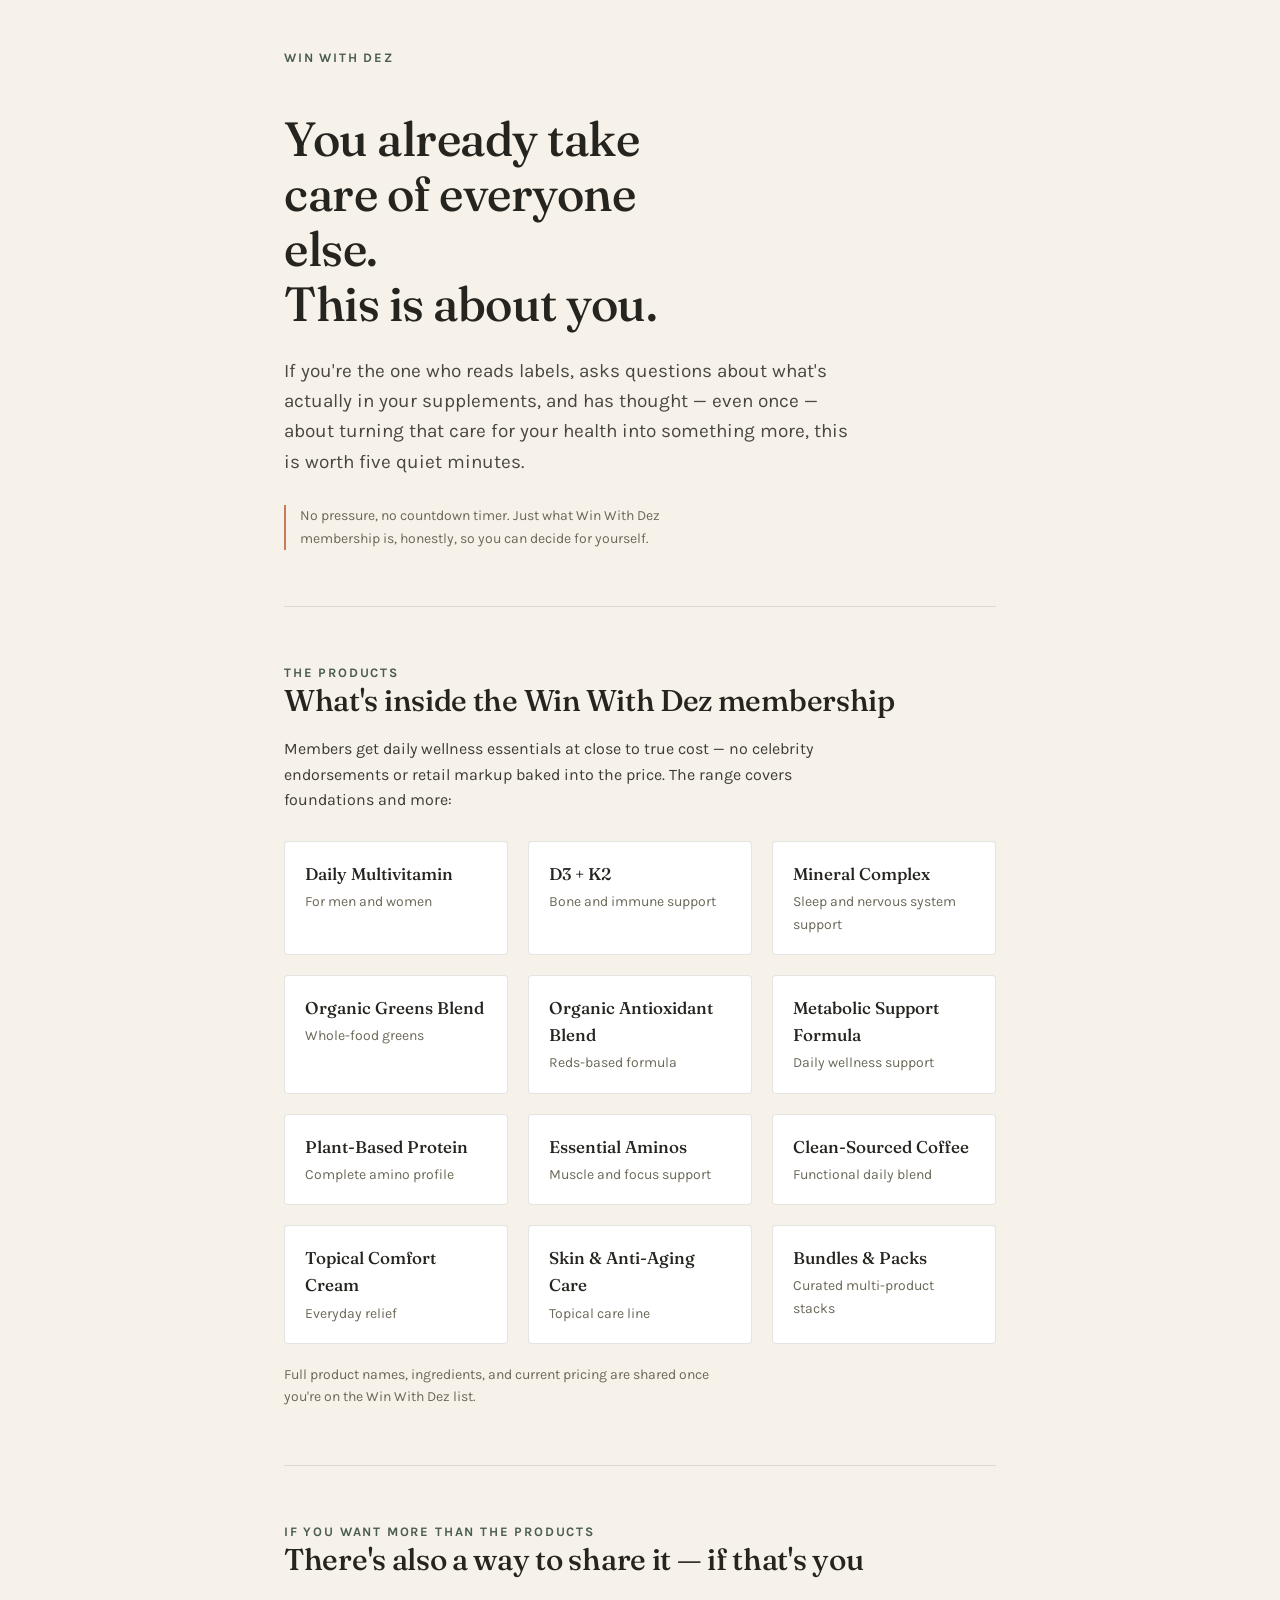
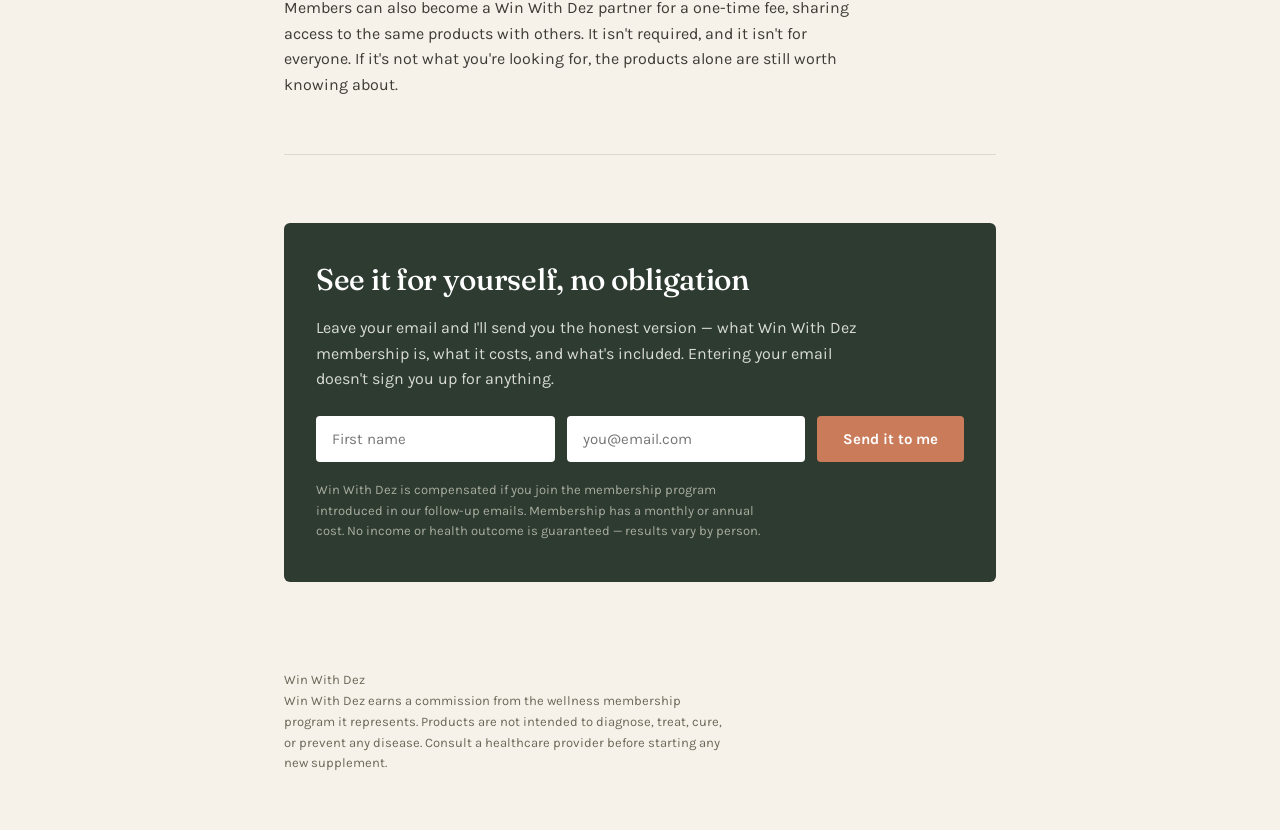
==== index.html @ b258f476 "Step 1: set up project repository Add the initial Win With Dez funnel project files under version co" ====
<!DOCTYPE html>
<html lang="en">
<head>
<meta charset="UTF-8">
<meta name="viewport" content="width=device-width, initial-scale=1.0">
<title>Win With Dez — Take Care of Yourself, On Your Terms</title>
<style>
  @import url('https://fonts.googleapis.com/css2?family=Fraunces:ital,opsz,wght@0,9..144,400;0,9..144,500;0,9..144,600;1,9..144,400&family=Karla:wght@400;500;700&display=swap');

  :root{
    --sage: #4A5D4E;
    --sage-deep: #2E3B31;
    --linen: #F6F2EA;
    --clay: #C97B5A;
    --ink: #26241F;
    --line: rgba(38,36,31,0.12);
  }
  *{box-sizing:border-box; margin:0; padding:0;}
  body{
    background: var(--linen);
    color: var(--ink);
    font-family: 'Karla', sans-serif;
    line-height: 1.6;
  }
  h1,h2,h3{
    font-family: 'Fraunces', serif;
    font-weight: 500;
    line-height: 1.15;
    letter-spacing: -0.01em;
  }
  a{color: inherit;}
  .wrap{max-width: 760px; margin: 0 auto; padding: 0 24px;}

  header{padding: 48px 0 0;}
  .eyebrow{
    font-size: 13px;
    letter-spacing: 0.14em;
    text-transform: uppercase;
    color: var(--sage);
    font-weight: 700;
  }

  .hero{padding: 24px 0 56px; border-bottom: 1px solid var(--line);}
  .hero h1{font-size: clamp(32px, 5vw, 48px); margin: 18px 0 24px; max-width: 14ch;}
  .hero p.lede{font-size: 19px; max-width: 52ch; color: #4a473f;}

  .quiet-note{
    margin-top: 28px;
    font-size: 14px;
    color: #6b6858;
    border-left: 2px solid var(--clay);
    padding-left: 14px;
    max-width: 48ch;
  }

  section{padding: 56px 0; border-bottom: 1px solid var(--line);}
  section:last-of-type{border-bottom: none;}
  section h2{font-size: clamp(24px, 3.5vw, 30px); margin-bottom: 18px;}
  section p{max-width: 58ch; color:#3d3b34;}

  .products{
    display: grid;
    grid-template-columns: repeat(auto-fit, minmax(180px, 1fr));
    gap: 20px;
    margin-top: 28px;
  }
  .product{
    background: #fff;
    border: 1px solid var(--line);
    border-radius: 4px;
    padding: 18px 20px;
  }
  .product .name{font-family:'Fraunces', serif; font-weight:500; font-size:17px;}
  .product .desc{font-size: 14px; color:#6b6858; margin-top: 4px;}

  .form-card{
    background: var(--sage-deep);
    color: var(--linen);
    border-radius: 6px;
    padding: 40px 32px;
    margin-top: 12px;
  }
  .form-card h2{color:#fff;}
  .form-card p{color: #d8dcd3; max-width: 56ch;}
  form{margin-top: 24px; display:flex; gap: 12px; flex-wrap: wrap;}
  input[type=email], input[type=text]{
    flex: 1 1 220px;
    padding: 14px 16px;
    border-radius: 4px;
    border: none;
    font-family: 'Karla', sans-serif;
    font-size: 15px;
  }
  button{
    background: var(--clay);
    color: #fff;
    border: none;
    padding: 14px 26px;
    border-radius: 4px;
    font-family: 'Karla', sans-serif;
    font-weight: 700;
    font-size: 15px;
    cursor: pointer;
  }
  button:hover{background:#b56847;}

  .disclosure{
    font-size: 13px;
    color: #a9ac9f;
    margin-top: 18px;
    max-width: 56ch;
  }

  footer{padding: 32px 0 56px; font-size: 13px; color:#6b6858;}
  footer .disclosure{color:#6b6858; margin-top:0;}
</style>
</head>
<body>
  <div class="wrap">
    <header>
      <div class="eyebrow">Win With Dez</div>
    </header>

    <section class="hero">
      <h1>You already take care of everyone else.<br>This is about you.</h1>
      <p class="lede">If you're the one who reads labels, asks questions about what's actually in your supplements, and has thought — even once — about turning that care for your health into something more, this is worth five quiet minutes.</p>
      <div class="quiet-note">No pressure, no countdown timer. Just what Win With Dez membership is, honestly, so you can decide for yourself.</div>
    </section>

    <section>
      <div class="eyebrow">The products</div>
      <h2>What's inside the Win With Dez membership</h2>
      <p>Members get daily wellness essentials at close to true cost — no celebrity endorsements or retail markup baked into the price. The range covers foundations and more:</p>
      <div class="products">
        <div class="product"><div class="name">Daily Multivitamin</div><div class="desc">For men and women</div></div>
        <div class="product"><div class="name">D3 + K2</div><div class="desc">Bone and immune support</div></div>
        <div class="product"><div class="name">Mineral Complex</div><div class="desc">Sleep and nervous system support</div></div>
        <div class="product"><div class="name">Organic Greens Blend</div><div class="desc">Whole-food greens</div></div>
        <div class="product"><div class="name">Organic Antioxidant Blend</div><div class="desc">Reds-based formula</div></div>
        <div class="product"><div class="name">Metabolic Support Formula</div><div class="desc">Daily wellness support</div></div>
        <div class="product"><div class="name">Plant-Based Protein</div><div class="desc">Complete amino profile</div></div>
        <div class="product"><div class="name">Essential Aminos</div><div class="desc">Muscle and focus support</div></div>
        <div class="product"><div class="name">Clean-Sourced Coffee</div><div class="desc">Functional daily blend</div></div>
        <div class="product"><div class="name">Topical Comfort Cream</div><div class="desc">Everyday relief</div></div>
        <div class="product"><div class="name">Skin & Anti-Aging Care</div><div class="desc">Topical care line</div></div>
        <div class="product"><div class="name">Bundles & Packs</div><div class="desc">Curated multi-product stacks</div></div>
      </div>
      <p style="margin-top:20px; font-size:14px; color:#6b6858;">Full product names, ingredients, and current pricing are shared once you're on the Win With Dez list.</p>
    </section>

    <section>
      <div class="eyebrow">If you want more than the products</div>
      <h2>There's also a way to share it — if that's you</h2>
      <p>Members can also become a Win With Dez partner for a one-time fee, sharing access to the same products with others. It isn't required, and it isn't for everyone. If it's not what you're looking for, the products alone are still worth knowing about.</p>
    </section>

    <section>
      <div class="form-card">
        <h2>See it for yourself, no obligation</h2>
        <p>Leave your email and I'll send you the honest version — what Win With Dez membership is, what it costs, and what's included. Entering your email doesn't sign you up for anything.</p>
        <form id="opt-in-form">
          <input type="text" name="first_name" placeholder="First name" required>
          <input type="email" name="email" placeholder="you@email.com" required>
          <button type="submit">Send it to me</button>
        </form>
        <div class="disclosure">Win With Dez is compensated if you join the membership program introduced in our follow-up emails. Membership has a monthly or annual cost. No income or health outcome is guaranteed — results vary by person.</div>
      </div>
    </section>

    <footer>
      <div>Win With Dez</div>
      <div class="disclosure">Win With Dez earns a commission from the wellness membership program it represents. Products are not intended to diagnose, treat, cure, or prevent any disease. Consult a healthcare provider before starting any new supplement.</div>
    </footer>
  </div>

  <script>
    // STEP 4 WILL WIRE THIS TO KIT'S API.
    // For now this just prevents a real page reload during testing.
    document.getElementById('opt-in-form').addEventListener('submit', function(e){
      e.preventDefault();
      alert('Form captured (test mode). Once Kit is connected in Step 4, this will add the subscriber to your nurture sequence automatically.');
    });
  </script>
</body>
</html>
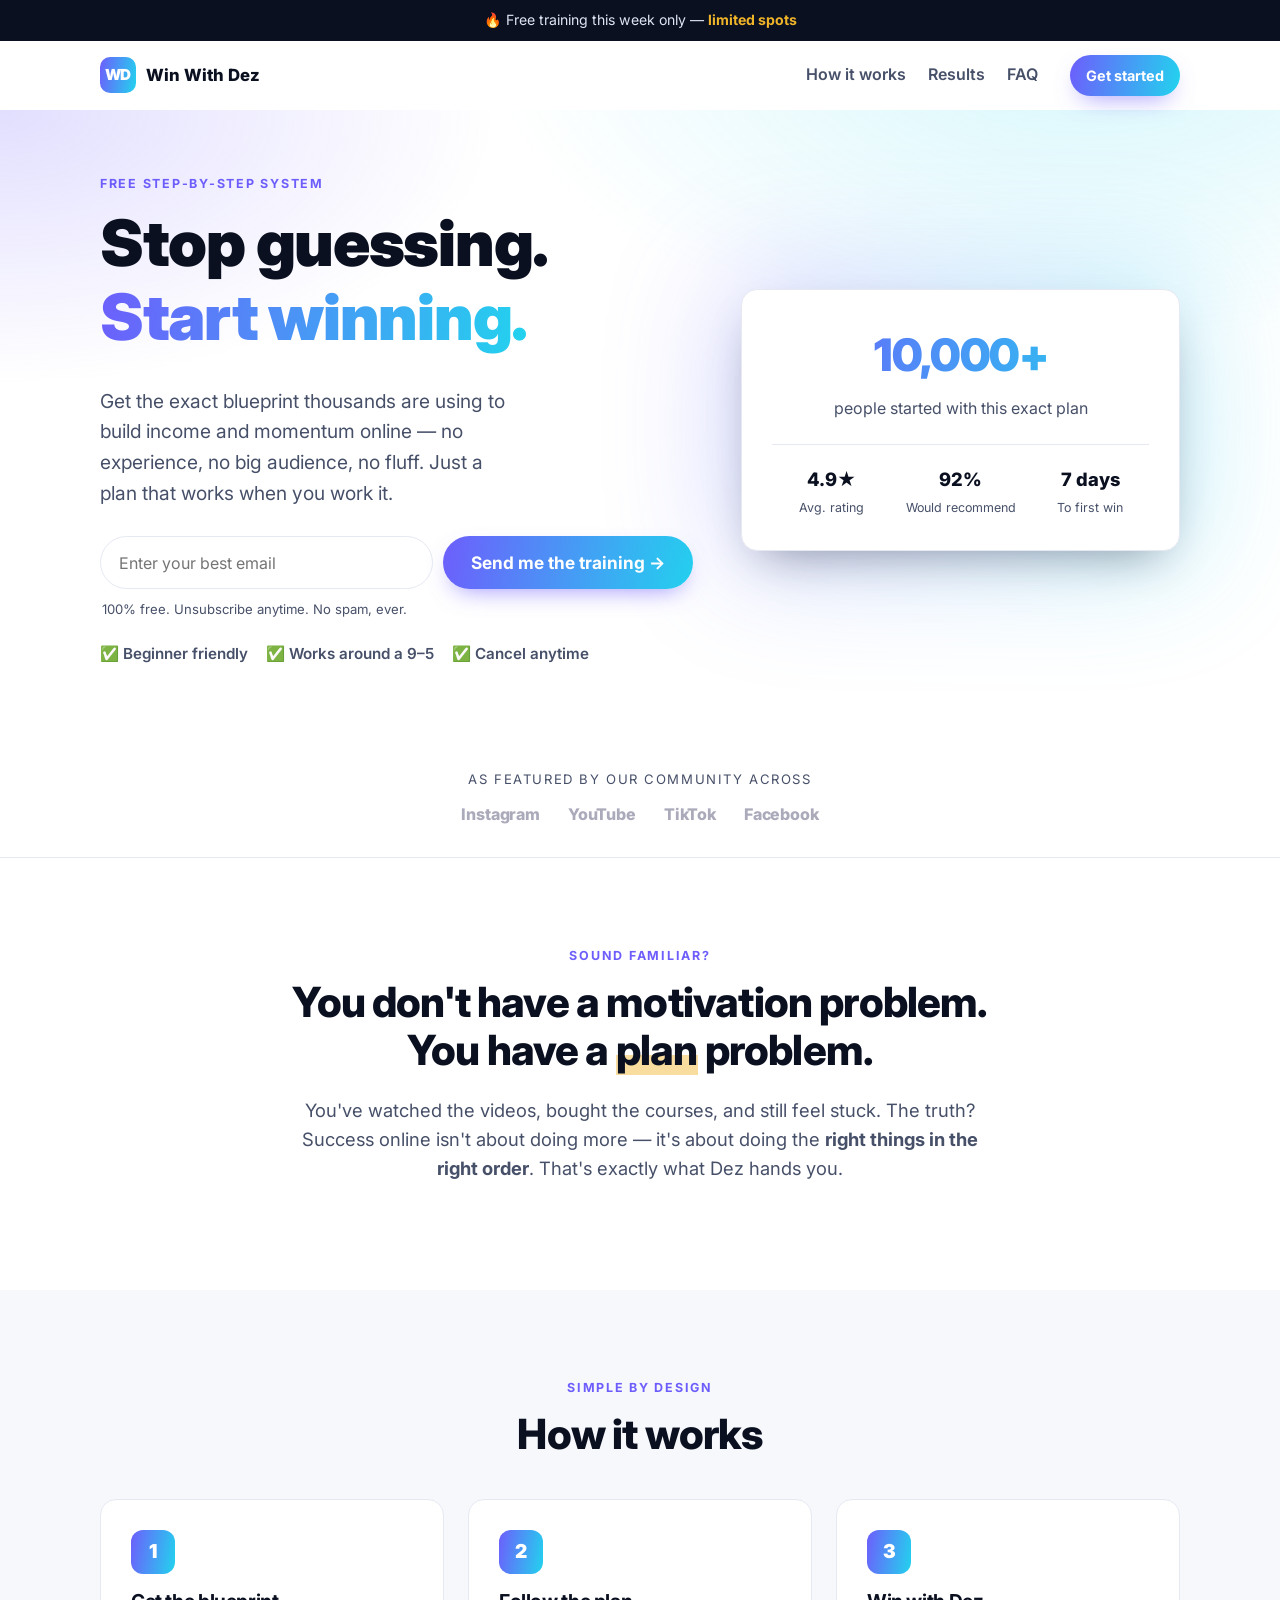
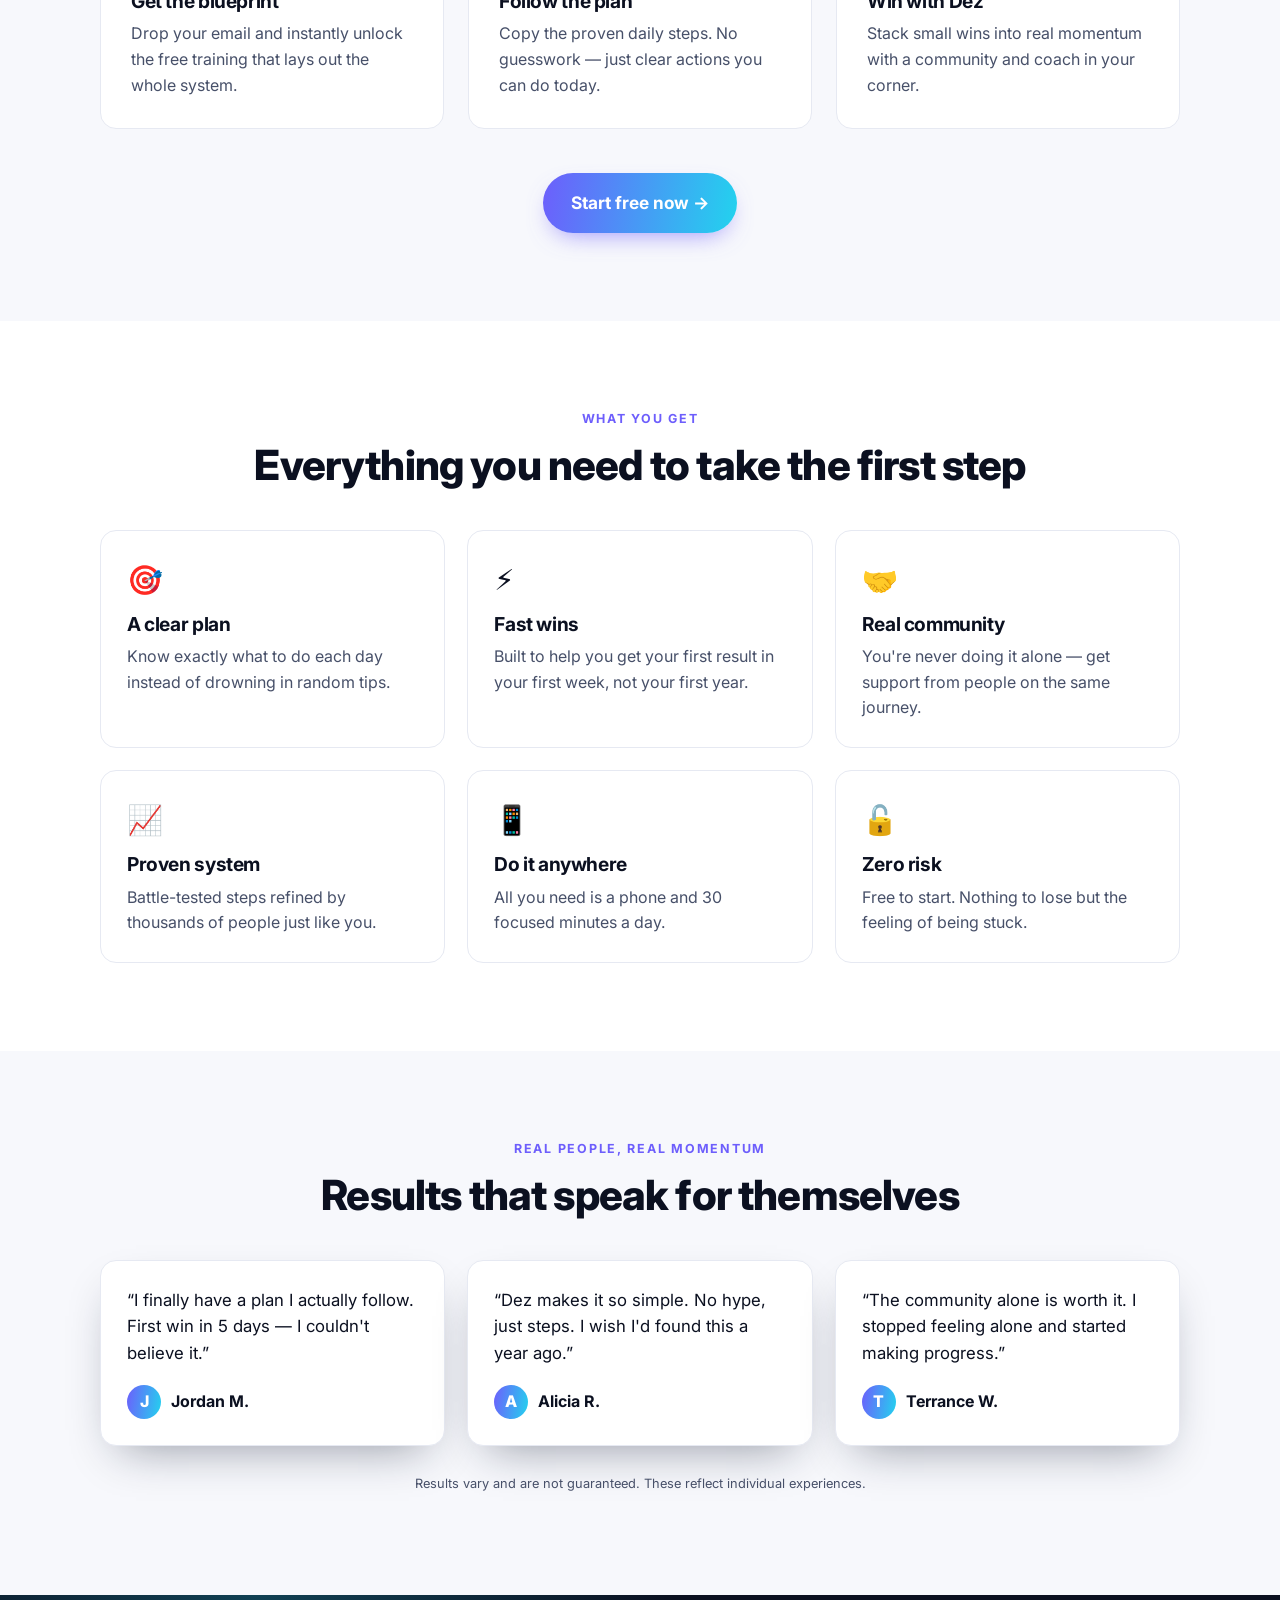
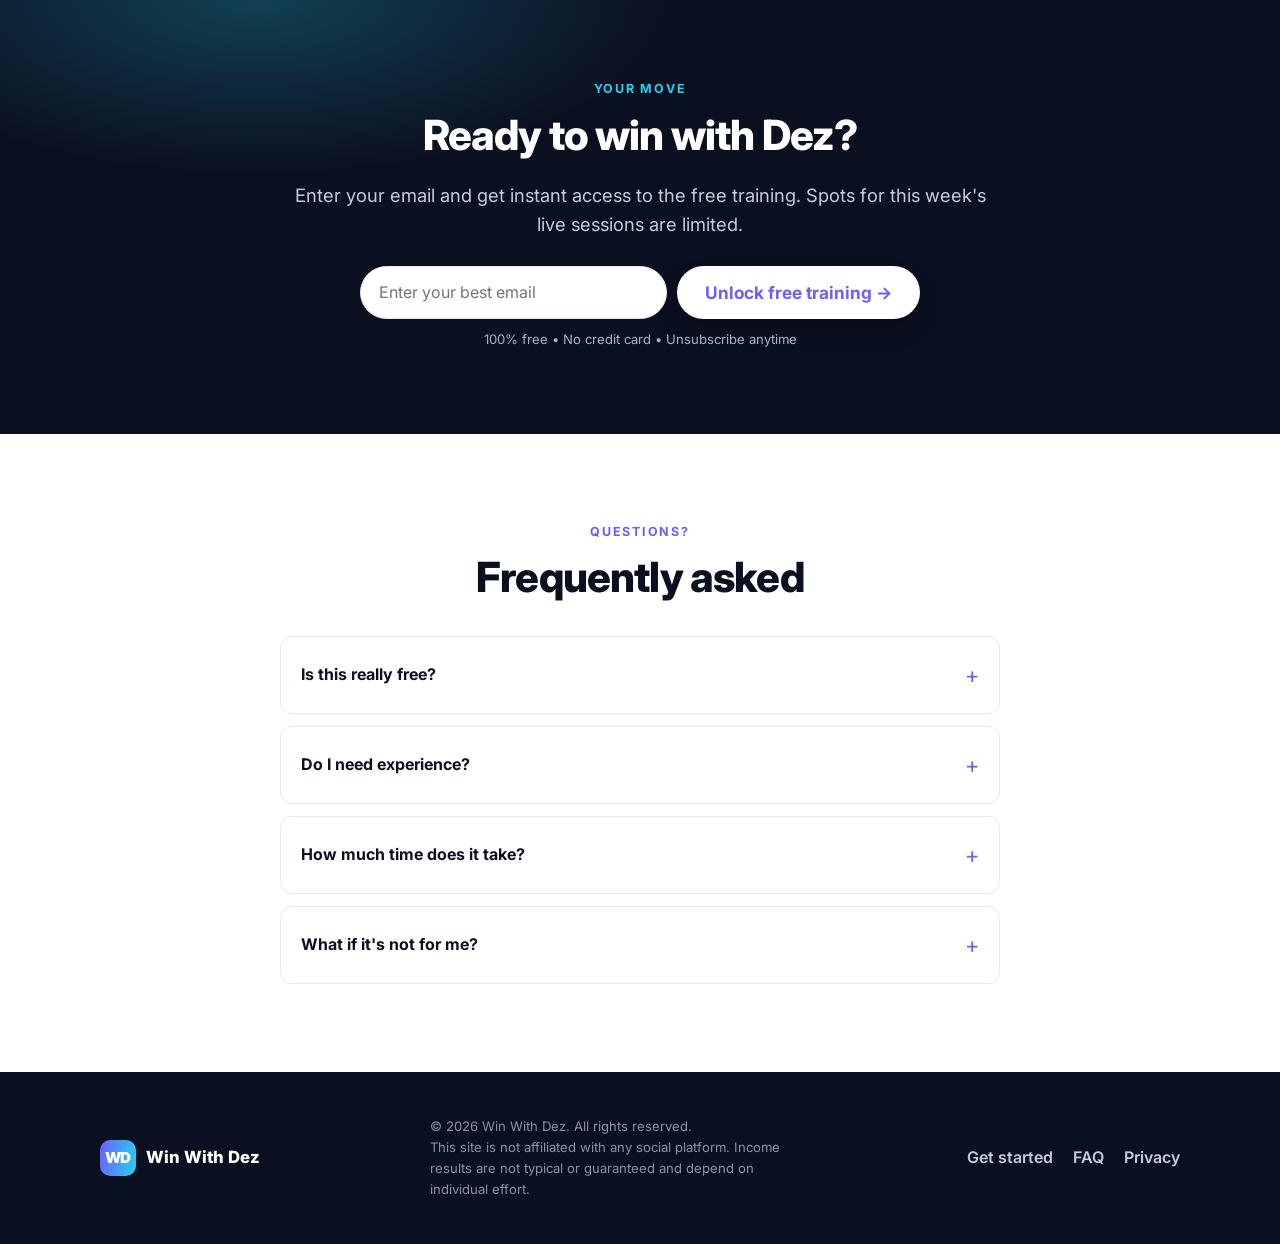
==== commit 722e5cc4: "Build Win With Dez landing-page funnel Add a self-contained, no-build static funnel: - index.html: h" ====
--- a/index.html
+++ b/index.html
@@ -1,185 +1,248 @@
 <!DOCTYPE html>
 <html lang="en">
 <head>
-<meta charset="UTF-8">
-<meta name="viewport" content="width=device-width, initial-scale=1.0">
-<title>Win With Dez — Take Care of Yourself, On Your Terms</title>
-<style>
-  @import url('https://fonts.googleapis.com/css2?family=Fraunces:ital,opsz,wght@0,9..144,400;0,9..144,500;0,9..144,600;1,9..144,400&family=Karla:wght@400;500;700&display=swap');
-
-  :root{
-    --sage: #4A5D4E;
-    --sage-deep: #2E3B31;
-    --linen: #F6F2EA;
-    --clay: #C97B5A;
-    --ink: #26241F;
-    --line: rgba(38,36,31,0.12);
-  }
-  *{box-sizing:border-box; margin:0; padding:0;}
-  body{
-    background: var(--linen);
-    color: var(--ink);
-    font-family: 'Karla', sans-serif;
-    line-height: 1.6;
-  }
-  h1,h2,h3{
-    font-family: 'Fraunces', serif;
-    font-weight: 500;
-    line-height: 1.15;
-    letter-spacing: -0.01em;
-  }
-  a{color: inherit;}
-  .wrap{max-width: 760px; margin: 0 auto; padding: 0 24px;}
-
-  header{padding: 48px 0 0;}
-  .eyebrow{
-    font-size: 13px;
-    letter-spacing: 0.14em;
-    text-transform: uppercase;
-    color: var(--sage);
-    font-weight: 700;
-  }
-
-  .hero{padding: 24px 0 56px; border-bottom: 1px solid var(--line);}
-  .hero h1{font-size: clamp(32px, 5vw, 48px); margin: 18px 0 24px; max-width: 14ch;}
-  .hero p.lede{font-size: 19px; max-width: 52ch; color: #4a473f;}
-
-  .quiet-note{
-    margin-top: 28px;
-    font-size: 14px;
-    color: #6b6858;
-    border-left: 2px solid var(--clay);
-    padding-left: 14px;
-    max-width: 48ch;
-  }
-
-  section{padding: 56px 0; border-bottom: 1px solid var(--line);}
-  section:last-of-type{border-bottom: none;}
-  section h2{font-size: clamp(24px, 3.5vw, 30px); margin-bottom: 18px;}
-  section p{max-width: 58ch; color:#3d3b34;}
-
-  .products{
-    display: grid;
-    grid-template-columns: repeat(auto-fit, minmax(180px, 1fr));
-    gap: 20px;
-    margin-top: 28px;
-  }
-  .product{
-    background: #fff;
-    border: 1px solid var(--line);
-    border-radius: 4px;
-    padding: 18px 20px;
-  }
-  .product .name{font-family:'Fraunces', serif; font-weight:500; font-size:17px;}
-  .product .desc{font-size: 14px; color:#6b6858; margin-top: 4px;}
-
-  .form-card{
-    background: var(--sage-deep);
-    color: var(--linen);
-    border-radius: 6px;
-    padding: 40px 32px;
-    margin-top: 12px;
-  }
-  .form-card h2{color:#fff;}
-  .form-card p{color: #d8dcd3; max-width: 56ch;}
-  form{margin-top: 24px; display:flex; gap: 12px; flex-wrap: wrap;}
-  input[type=email], input[type=text]{
-    flex: 1 1 220px;
-    padding: 14px 16px;
-    border-radius: 4px;
-    border: none;
-    font-family: 'Karla', sans-serif;
-    font-size: 15px;
-  }
-  button{
-    background: var(--clay);
-    color: #fff;
-    border: none;
-    padding: 14px 26px;
-    border-radius: 4px;
-    font-family: 'Karla', sans-serif;
-    font-weight: 700;
-    font-size: 15px;
-    cursor: pointer;
-  }
-  button:hover{background:#b56847;}
-
-  .disclosure{
-    font-size: 13px;
-    color: #a9ac9f;
-    margin-top: 18px;
-    max-width: 56ch;
-  }
-
-  footer{padding: 32px 0 56px; font-size: 13px; color:#6b6858;}
-  footer .disclosure{color:#6b6858; margin-top:0;}
-</style>
+  <meta charset="UTF-8" />
+  <meta name="viewport" content="width=device-width, initial-scale=1.0" />
+  <title>Win With Dez — Your Blueprint to Real Results</title>
+  <meta name="description" content="Join Win With Dez and get the proven, step-by-step system to build income and momentum online. Start free today." />
+
+  <!-- Open Graph / social preview -->
+  <meta property="og:title" content="Win With Dez — Your Blueprint to Real Results" />
+  <meta property="og:description" content="The proven, step-by-step system to build income and momentum online. Start free today." />
+  <meta property="og:type" content="website" />
+
+  <link rel="preconnect" href="https://fonts.googleapis.com" />
+  <link rel="preconnect" href="https://fonts.gstatic.com" crossorigin />
+  <link href="https://fonts.googleapis.com/css2?family=Inter:wght@400;500;600;700;800;900&display=swap" rel="stylesheet" />
+  <link rel="stylesheet" href="styles.css" />
 </head>
 <body>
-  <div class="wrap">
-    <header>
-      <div class="eyebrow">Win With Dez</div>
-    </header>
-
-    <section class="hero">
-      <h1>You already take care of everyone else.<br>This is about you.</h1>
-      <p class="lede">If you're the one who reads labels, asks questions about what's actually in your supplements, and has thought — even once — about turning that care for your health into something more, this is worth five quiet minutes.</p>
-      <div class="quiet-note">No pressure, no countdown timer. Just what Win With Dez membership is, honestly, so you can decide for yourself.</div>
-    </section>
-
-    <section>
-      <div class="eyebrow">The products</div>
-      <h2>What's inside the Win With Dez membership</h2>
-      <p>Members get daily wellness essentials at close to true cost — no celebrity endorsements or retail markup baked into the price. The range covers foundations and more:</p>
-      <div class="products">
-        <div class="product"><div class="name">Daily Multivitamin</div><div class="desc">For men and women</div></div>
-        <div class="product"><div class="name">D3 + K2</div><div class="desc">Bone and immune support</div></div>
-        <div class="product"><div class="name">Mineral Complex</div><div class="desc">Sleep and nervous system support</div></div>
-        <div class="product"><div class="name">Organic Greens Blend</div><div class="desc">Whole-food greens</div></div>
-        <div class="product"><div class="name">Organic Antioxidant Blend</div><div class="desc">Reds-based formula</div></div>
-        <div class="product"><div class="name">Metabolic Support Formula</div><div class="desc">Daily wellness support</div></div>
-        <div class="product"><div class="name">Plant-Based Protein</div><div class="desc">Complete amino profile</div></div>
-        <div class="product"><div class="name">Essential Aminos</div><div class="desc">Muscle and focus support</div></div>
-        <div class="product"><div class="name">Clean-Sourced Coffee</div><div class="desc">Functional daily blend</div></div>
-        <div class="product"><div class="name">Topical Comfort Cream</div><div class="desc">Everyday relief</div></div>
-        <div class="product"><div class="name">Skin & Anti-Aging Care</div><div class="desc">Topical care line</div></div>
-        <div class="product"><div class="name">Bundles & Packs</div><div class="desc">Curated multi-product stacks</div></div>
-      </div>
-      <p style="margin-top:20px; font-size:14px; color:#6b6858;">Full product names, ingredients, and current pricing are shared once you're on the Win With Dez list.</p>
-    </section>
-
-    <section>
-      <div class="eyebrow">If you want more than the products</div>
-      <h2>There's also a way to share it — if that's you</h2>
-      <p>Members can also become a Win With Dez partner for a one-time fee, sharing access to the same products with others. It isn't required, and it isn't for everyone. If it's not what you're looking for, the products alone are still worth knowing about.</p>
-    </section>
-
-    <section>
-      <div class="form-card">
-        <h2>See it for yourself, no obligation</h2>
-        <p>Leave your email and I'll send you the honest version — what Win With Dez membership is, what it costs, and what's included. Entering your email doesn't sign you up for anything.</p>
-        <form id="opt-in-form">
-          <input type="text" name="first_name" placeholder="First name" required>
-          <input type="email" name="email" placeholder="you@email.com" required>
-          <button type="submit">Send it to me</button>
+  <!-- ============ Announcement bar ============ -->
+  <div class="topbar">
+    <span>🔥 Free training this week only — <strong>limited spots</strong></span>
+  </div>
+
+  <!-- ============ Header ============ -->
+  <header class="site-header">
+    <a href="#" class="brand">
+      <span class="brand-mark">WD</span>
+      <span class="brand-name">Win&nbsp;With&nbsp;Dez</span>
+    </a>
+    <nav class="nav">
+      <a href="#how">How it works</a>
+      <a href="#results">Results</a>
+      <a href="#faq">FAQ</a>
+    </nav>
+    <a href="#optin" class="btn btn-sm">Get started</a>
+  </header>
+
+  <!-- ============ Hero ============ -->
+  <section class="hero">
+    <div class="hero-inner">
+      <div class="hero-copy">
+        <p class="eyebrow">Free step-by-step system</p>
+        <h1>Stop guessing.<br /><span class="grad">Start winning.</span></h1>
+        <p class="lede">
+          Get the exact blueprint thousands are using to build income and
+          momentum online — no experience, no big audience, no fluff.
+          Just a plan that works when you work it.
+        </p>
+
+        <!-- Opt-in form (hero) -->
+        <form class="optin optin-hero" data-optin novalidate>
+          <div class="field-row">
+            <input type="email" name="email" placeholder="Enter your best email" autocomplete="email" required />
+            <button type="submit" class="btn btn-lg">Send me the training →</button>
+          </div>
+          <p class="form-note">100% free. Unsubscribe anytime. No spam, ever.</p>
+          <p class="form-error" data-error hidden>Please enter a valid email address.</p>
         </form>
-        <div class="disclosure">Win With Dez is compensated if you join the membership program introduced in our follow-up emails. Membership has a monthly or annual cost. No income or health outcome is guaranteed — results vary by person.</div>
-      </div>
-    </section>
-
-    <footer>
-      <div>Win With Dez</div>
-      <div class="disclosure">Win With Dez earns a commission from the wellness membership program it represents. Products are not intended to diagnose, treat, cure, or prevent any disease. Consult a healthcare provider before starting any new supplement.</div>
-    </footer>
-  </div>
-
-  <script>
-    // STEP 4 WILL WIRE THIS TO KIT'S API.
-    // For now this just prevents a real page reload during testing.
-    document.getElementById('opt-in-form').addEventListener('submit', function(e){
-      e.preventDefault();
-      alert('Form captured (test mode). Once Kit is connected in Step 4, this will add the subscriber to your nurture sequence automatically.');
-    });
-  </script>
+
+        <ul class="trust-row">
+          <li>✅ Beginner friendly</li>
+          <li>✅ Works around a 9–5</li>
+          <li>✅ Cancel anytime</li>
+        </ul>
+      </div>
+
+      <div class="hero-card">
+        <div class="card-glow"></div>
+        <div class="stat-card">
+          <p class="stat-num">10,000+</p>
+          <p class="stat-label">people started with this exact plan</p>
+          <div class="mini-stats">
+            <div><span>4.9★</span><small>Avg. rating</small></div>
+            <div><span>92%</span><small>Would recommend</small></div>
+            <div><span>7 days</span><small>To first win</small></div>
+          </div>
+        </div>
+      </div>
+    </div>
+  </section>
+
+  <!-- ============ Logos / social proof strip ============ -->
+  <section class="proof-strip">
+    <p>As featured by our community across</p>
+    <div class="logos">
+      <span>Instagram</span><span>YouTube</span><span>TikTok</span><span>Facebook</span>
+    </div>
+  </section>
+
+  <!-- ============ Pain / promise ============ -->
+  <section class="section">
+    <div class="container narrow center">
+      <p class="eyebrow">Sound familiar?</p>
+      <h2>You don't have a motivation problem. You have a <em>plan</em> problem.</h2>
+      <p class="body-lg">
+        You've watched the videos, bought the courses, and still feel stuck.
+        The truth? Success online isn't about doing more — it's about doing the
+        <strong>right things in the right order</strong>. That's exactly what Dez hands you.
+      </p>
+    </div>
+  </section>
+
+  <!-- ============ How it works ============ -->
+  <section class="section alt" id="how">
+    <div class="container">
+      <div class="center">
+        <p class="eyebrow">Simple by design</p>
+        <h2>How it works</h2>
+      </div>
+      <div class="steps">
+        <article class="step">
+          <div class="step-num">1</div>
+          <h3>Get the blueprint</h3>
+          <p>Drop your email and instantly unlock the free training that lays out the whole system.</p>
+        </article>
+        <article class="step">
+          <div class="step-num">2</div>
+          <h3>Follow the plan</h3>
+          <p>Copy the proven daily steps. No guesswork — just clear actions you can do today.</p>
+        </article>
+        <article class="step">
+          <div class="step-num">3</div>
+          <h3>Win with Dez</h3>
+          <p>Stack small wins into real momentum with a community and coach in your corner.</p>
+        </article>
+      </div>
+      <div class="center">
+        <a href="#optin" class="btn btn-lg">Start free now →</a>
+      </div>
+    </div>
+  </section>
+
+  <!-- ============ Benefits ============ -->
+  <section class="section" id="benefits">
+    <div class="container">
+      <div class="center">
+        <p class="eyebrow">What you get</p>
+        <h2>Everything you need to take the first step</h2>
+      </div>
+      <div class="benefits">
+        <div class="benefit"><span class="ico">🎯</span><h3>A clear plan</h3><p>Know exactly what to do each day instead of drowning in random tips.</p></div>
+        <div class="benefit"><span class="ico">⚡</span><h3>Fast wins</h3><p>Built to help you get your first result in your first week, not your first year.</p></div>
+        <div class="benefit"><span class="ico">🤝</span><h3>Real community</h3><p>You're never doing it alone — get support from people on the same journey.</p></div>
+        <div class="benefit"><span class="ico">📈</span><h3>Proven system</h3><p>Battle-tested steps refined by thousands of people just like you.</p></div>
+        <div class="benefit"><span class="ico">📱</span><h3>Do it anywhere</h3><p>All you need is a phone and 30 focused minutes a day.</p></div>
+        <div class="benefit"><span class="ico">🔓</span><h3>Zero risk</h3><p>Free to start. Nothing to lose but the feeling of being stuck.</p></div>
+      </div>
+    </div>
+  </section>
+
+  <!-- ============ Results / testimonials ============ -->
+  <section class="section alt" id="results">
+    <div class="container">
+      <div class="center">
+        <p class="eyebrow">Real people, real momentum</p>
+        <h2>Results that speak for themselves</h2>
+      </div>
+      <div class="testimonials">
+        <figure class="quote">
+          <p>“I finally have a plan I actually follow. First win in 5 days — I couldn't believe it.”</p>
+          <figcaption><span class="avatar">J</span> Jordan M.</figcaption>
+        </figure>
+        <figure class="quote">
+          <p>“Dez makes it so simple. No hype, just steps. I wish I'd found this a year ago.”</p>
+          <figcaption><span class="avatar">A</span> Alicia R.</figcaption>
+        </figure>
+        <figure class="quote">
+          <p>“The community alone is worth it. I stopped feeling alone and started making progress.”</p>
+          <figcaption><span class="avatar">T</span> Terrance W.</figcaption>
+        </figure>
+      </div>
+      <p class="disclaimer">Results vary and are not guaranteed. These reflect individual experiences.</p>
+    </div>
+  </section>
+
+  <!-- ============ Main opt-in / CTA ============ -->
+  <section class="cta-band" id="optin">
+    <div class="container narrow center">
+      <p class="eyebrow light">Your move</p>
+      <h2 class="on-dark">Ready to win with Dez?</h2>
+      <p class="body-lg on-dark">
+        Enter your email and get instant access to the free training. Spots for
+        this week's live sessions are limited.
+      </p>
+
+      <form class="optin optin-band" data-optin novalidate>
+        <div class="field-row">
+          <input type="email" name="email" placeholder="Enter your best email" autocomplete="email" required />
+          <button type="submit" class="btn btn-lg btn-light">Unlock free training →</button>
+        </div>
+        <p class="form-note on-dark">100% free • No credit card • Unsubscribe anytime</p>
+        <p class="form-error" data-error hidden>Please enter a valid email address.</p>
+      </form>
+    </div>
+  </section>
+
+  <!-- ============ FAQ ============ -->
+  <section class="section" id="faq">
+    <div class="container narrow">
+      <div class="center">
+        <p class="eyebrow">Questions?</p>
+        <h2>Frequently asked</h2>
+      </div>
+      <div class="faq">
+        <details>
+          <summary>Is this really free?</summary>
+          <p>Yes. The training and blueprint cost nothing. There are optional next steps if you want to go deeper, but you'll get real value before spending a dime.</p>
+        </details>
+        <details>
+          <summary>Do I need experience?</summary>
+          <p>No. This is built for complete beginners. If you can follow simple steps, you can do this.</p>
+        </details>
+        <details>
+          <summary>How much time does it take?</summary>
+          <p>Most people start with about 30 focused minutes a day. You can go faster or slower — the plan flexes to your life.</p>
+        </details>
+        <details>
+          <summary>What if it's not for me?</summary>
+          <p>No pressure and no risk. You can unsubscribe with one click at any time.</p>
+        </details>
+      </div>
+    </div>
+  </section>
+
+  <!-- ============ Footer ============ -->
+  <footer class="site-footer">
+    <div class="container footer-inner">
+      <div class="brand footer-brand">
+        <span class="brand-mark">WD</span>
+        <span class="brand-name">Win With Dez</span>
+      </div>
+      <p class="footer-legal">
+        © <span data-year>2026</span> Win With Dez. All rights reserved.<br />
+        This site is not affiliated with any social platform. Income results are
+        not typical or guaranteed and depend on individual effort.
+      </p>
+      <nav class="footer-nav">
+        <a href="#optin">Get started</a>
+        <a href="#faq">FAQ</a>
+        <a href="privacy.html">Privacy</a>
+      </nav>
+    </div>
+  </footer>
+
+  <script src="script.js"></script>
 </body>
 </html>
--- a/styles.css
+++ b/styles.css
@@ -0,0 +1,210 @@
+/* ===================================================================
+   Win With Dez — Funnel styles
+   Brand colors are defined as CSS variables below — edit once here.
+   =================================================================== */
+:root {
+  --bg: #0b1020;
+  --bg-alt: #10182f;
+  --surface: #ffffff;
+  --ink: #0b1020;
+  --ink-soft: #475069;
+  --line: #e6e9f2;
+
+  --brand: #6d5efc;      /* primary */
+  --brand-2: #22d3ee;    /* accent  */
+  --brand-3: #f0b429;    /* highlight */
+  --success: #16a34a;
+  --danger: #dc2626;
+
+  --grad: linear-gradient(100deg, var(--brand) 0%, var(--brand-2) 100%);
+  --radius: 16px;
+  --shadow: 0 20px 45px -20px rgba(16, 24, 47, 0.45);
+  --max: 1120px;
+}
+
+/* ---------- Reset-ish ---------- */
+*, *::before, *::after { box-sizing: border-box; }
+html { scroll-behavior: smooth; }
+body {
+  margin: 0;
+  font-family: "Inter", system-ui, -apple-system, Segoe UI, Roboto, sans-serif;
+  color: var(--ink);
+  background: var(--surface);
+  line-height: 1.6;
+  -webkit-font-smoothing: antialiased;
+}
+img { max-width: 100%; display: block; }
+a { color: inherit; text-decoration: none; }
+
+/* ---------- Layout helpers ---------- */
+.container { width: 100%; max-width: var(--max); margin: 0 auto; padding: 0 20px; }
+.container.narrow { max-width: 760px; }
+.center { text-align: center; }
+.section { padding: 88px 0; }
+.section.alt { background: #f7f8fc; }
+
+h1, h2, h3 { line-height: 1.15; letter-spacing: -0.02em; margin: 0 0 .5em; }
+h1 { font-size: clamp(2.4rem, 6vw, 4rem); font-weight: 900; }
+h2 { font-size: clamp(1.7rem, 3.6vw, 2.6rem); font-weight: 800; }
+h3 { font-size: 1.2rem; font-weight: 700; }
+
+.eyebrow {
+  text-transform: uppercase; letter-spacing: .14em; font-size: .78rem;
+  font-weight: 700; color: var(--brand); margin: 0 0 .8rem;
+}
+.eyebrow.light { color: var(--brand-2); }
+.body-lg { font-size: 1.15rem; color: var(--ink-soft); }
+.grad { background: var(--grad); -webkit-background-clip: text; background-clip: text; color: transparent; }
+em { font-style: normal; background: linear-gradient(transparent 60%, rgba(240,180,41,.45) 0); }
+
+/* ---------- Buttons ---------- */
+.btn {
+  display: inline-block; border: none; cursor: pointer;
+  background: var(--grad); color: #fff; font-weight: 700; font-family: inherit;
+  padding: 14px 22px; border-radius: 999px; font-size: 1rem;
+  transition: transform .15s ease, box-shadow .15s ease, opacity .15s ease;
+  box-shadow: 0 10px 24px -10px rgba(109, 94, 252, .7);
+}
+.btn:hover { transform: translateY(-2px); box-shadow: 0 16px 30px -12px rgba(109,94,252,.8); }
+.btn:active { transform: translateY(0); }
+.btn-sm { padding: 9px 16px; font-size: .9rem; }
+.btn-lg { padding: 16px 28px; font-size: 1.08rem; }
+.btn-light { background: #fff; color: var(--brand); box-shadow: 0 12px 26px -12px rgba(0,0,0,.5); }
+.btn-light:hover { box-shadow: 0 18px 34px -14px rgba(0,0,0,.55); }
+
+/* ---------- Top bar ---------- */
+.topbar {
+  background: var(--bg); color: #dfe3f2; text-align: center;
+  font-size: .88rem; padding: 9px 16px;
+}
+.topbar strong { color: var(--brand-3); }
+
+/* ---------- Header ---------- */
+.site-header {
+  position: sticky; top: 0; z-index: 40;
+  display: flex; align-items: center; gap: 24px;
+  padding: 14px 20px; max-width: var(--max); margin: 0 auto;
+  backdrop-filter: saturate(180%) blur(8px);
+}
+.site-header { background: rgba(255,255,255,.85); }
+.brand { display: flex; align-items: center; gap: 10px; font-weight: 800; }
+.brand-mark {
+  display: grid; place-items: center; width: 36px; height: 36px; border-radius: 10px;
+  background: var(--grad); color: #fff; font-weight: 900; font-size: .95rem; letter-spacing: -.03em;
+}
+.brand-name { font-size: 1.05rem; }
+.nav { margin-left: auto; display: flex; gap: 22px; font-weight: 600; color: var(--ink-soft); }
+.nav a:hover { color: var(--ink); }
+.site-header .btn { margin-left: 8px; }
+
+/* ---------- Hero ---------- */
+.hero {
+  background:
+    radial-gradient(1000px 500px at 85% -10%, rgba(34,211,238,.18), transparent 60%),
+    radial-gradient(900px 500px at 0% 0%, rgba(109,94,252,.20), transparent 55%),
+    var(--surface);
+  padding: 64px 0 72px;
+}
+.hero-inner {
+  max-width: var(--max); margin: 0 auto; padding: 0 20px;
+  display: grid; grid-template-columns: 1.15fr .85fr; gap: 48px; align-items: center;
+}
+.hero-copy .lede { font-size: 1.2rem; color: var(--ink-soft); max-width: 34ch; margin: 0 0 28px; }
+.trust-row { list-style: none; display: flex; flex-wrap: wrap; gap: 18px; padding: 0; margin: 22px 0 0; color: var(--ink-soft); font-weight: 600; font-size: .95rem; }
+
+/* Hero card */
+.hero-card { position: relative; }
+.card-glow {
+  position: absolute; inset: -20px; background: var(--grad); filter: blur(60px);
+  opacity: .25; border-radius: 40px;
+}
+.stat-card {
+  position: relative; background: var(--surface); border: 1px solid var(--line);
+  border-radius: var(--radius); box-shadow: var(--shadow); padding: 30px; text-align: center;
+}
+.stat-num { font-size: 2.8rem; font-weight: 900; letter-spacing: -.03em; margin: 0; background: var(--grad); -webkit-background-clip: text; background-clip: text; color: transparent; }
+.stat-label { color: var(--ink-soft); margin: 4px 0 22px; }
+.mini-stats { display: grid; grid-template-columns: repeat(3,1fr); gap: 12px; border-top: 1px solid var(--line); padding-top: 20px; }
+.mini-stats span { display: block; font-weight: 800; font-size: 1.15rem; }
+.mini-stats small { color: var(--ink-soft); font-size: .78rem; }
+
+/* ---------- Opt-in forms ---------- */
+.optin { margin-top: 8px; }
+.field-row { display: flex; gap: 10px; }
+.optin input[type="email"] {
+  flex: 1; min-width: 0; padding: 15px 18px; font-size: 1rem; font-family: inherit;
+  border: 1.5px solid var(--line); border-radius: 999px; outline: none; background: #fff; color: var(--ink);
+  transition: border-color .15s ease, box-shadow .15s ease;
+}
+.optin input[type="email"]:focus { border-color: var(--brand); box-shadow: 0 0 0 4px rgba(109,94,252,.15); }
+.form-note { font-size: .82rem; color: var(--ink-soft); margin: 10px 2px 0; }
+.form-error { color: var(--danger); font-size: .85rem; font-weight: 600; margin: 8px 2px 0; }
+.optin.is-success .field-row { display: none; }
+
+/* ---------- Proof strip ---------- */
+.proof-strip { text-align: center; padding: 30px 20px; border-bottom: 1px solid var(--line); }
+.proof-strip p { color: var(--ink-soft); font-size: .82rem; text-transform: uppercase; letter-spacing: .12em; margin: 0 0 12px; }
+.logos { display: flex; justify-content: center; flex-wrap: wrap; gap: 28px; font-weight: 800; color: #aab; letter-spacing: -.01em; }
+
+/* ---------- Steps ---------- */
+.steps { display: grid; grid-template-columns: repeat(3,1fr); gap: 24px; margin: 40px 0 44px; }
+.step { background: var(--surface); border: 1px solid var(--line); border-radius: var(--radius); padding: 30px; }
+.section.alt .step { background: #fff; }
+.step-num { width: 44px; height: 44px; border-radius: 12px; background: var(--grad); color: #fff; font-weight: 900; display: grid; place-items: center; font-size: 1.2rem; margin-bottom: 16px; }
+.step p { color: var(--ink-soft); margin: 0; }
+
+/* ---------- Benefits ---------- */
+.benefits { display: grid; grid-template-columns: repeat(3,1fr); gap: 22px; margin-top: 40px; }
+.benefit { padding: 26px; border: 1px solid var(--line); border-radius: var(--radius); background: var(--surface); }
+.benefit .ico { font-size: 1.8rem; display: block; margin-bottom: 10px; }
+.benefit p { color: var(--ink-soft); margin: 0; }
+
+/* ---------- Testimonials ---------- */
+.testimonials { display: grid; grid-template-columns: repeat(3,1fr); gap: 22px; margin-top: 40px; }
+.quote { margin: 0; background: #fff; border: 1px solid var(--line); border-radius: var(--radius); padding: 26px; box-shadow: var(--shadow); }
+.quote p { font-size: 1.05rem; margin: 0 0 18px; }
+.quote figcaption { display: flex; align-items: center; gap: 10px; font-weight: 700; }
+.avatar { display: grid; place-items: center; width: 34px; height: 34px; border-radius: 50%; background: var(--grad); color: #fff; font-weight: 800; }
+.disclaimer { text-align: center; color: var(--ink-soft); font-size: .8rem; margin-top: 28px; }
+
+/* ---------- CTA band ---------- */
+.cta-band {
+  background:
+    radial-gradient(700px 300px at 20% 0%, rgba(34,211,238,.25), transparent 60%),
+    var(--bg);
+  color: #fff; padding: 84px 0;
+}
+.on-dark { color: #fff; }
+.cta-band .body-lg.on-dark { color: #c7cbe0; }
+.cta-band .optin { max-width: 560px; margin: 26px auto 0; }
+.form-note.on-dark { color: #aab0cc; }
+
+/* ---------- FAQ ---------- */
+.faq { margin-top: 34px; display: grid; gap: 12px; }
+.faq details { border: 1px solid var(--line); border-radius: 12px; padding: 4px 20px; background: var(--surface); }
+.faq summary { cursor: pointer; font-weight: 700; padding: 16px 0; list-style: none; display: flex; justify-content: space-between; align-items: center; }
+.faq summary::-webkit-details-marker { display: none; }
+.faq summary::after { content: "+"; font-size: 1.4rem; color: var(--brand); font-weight: 400; }
+.faq details[open] summary::after { content: "–"; }
+.faq p { margin: 0 0 16px; color: var(--ink-soft); }
+
+/* ---------- Footer ---------- */
+.site-footer { background: var(--bg); color: #c7cbe0; padding: 44px 0; }
+.footer-inner { display: flex; flex-wrap: wrap; gap: 24px; align-items: center; justify-content: space-between; }
+.footer-brand .brand-name { color: #fff; }
+.footer-legal { font-size: .82rem; color: #8a90ad; max-width: 46ch; margin: 0; }
+.footer-nav { display: flex; gap: 20px; font-weight: 600; }
+.footer-nav a:hover { color: #fff; }
+
+/* ---------- Responsive ---------- */
+@media (max-width: 860px) {
+  .hero-inner { grid-template-columns: 1fr; }
+  .hero-card { order: -1; max-width: 420px; }
+  .nav { display: none; }
+  .steps, .benefits, .testimonials { grid-template-columns: 1fr; }
+}
+@media (max-width: 560px) {
+  .field-row { flex-direction: column; }
+  .optin input[type="email"], .field-row .btn { width: 100%; }
+  .section { padding: 64px 0; }
+}
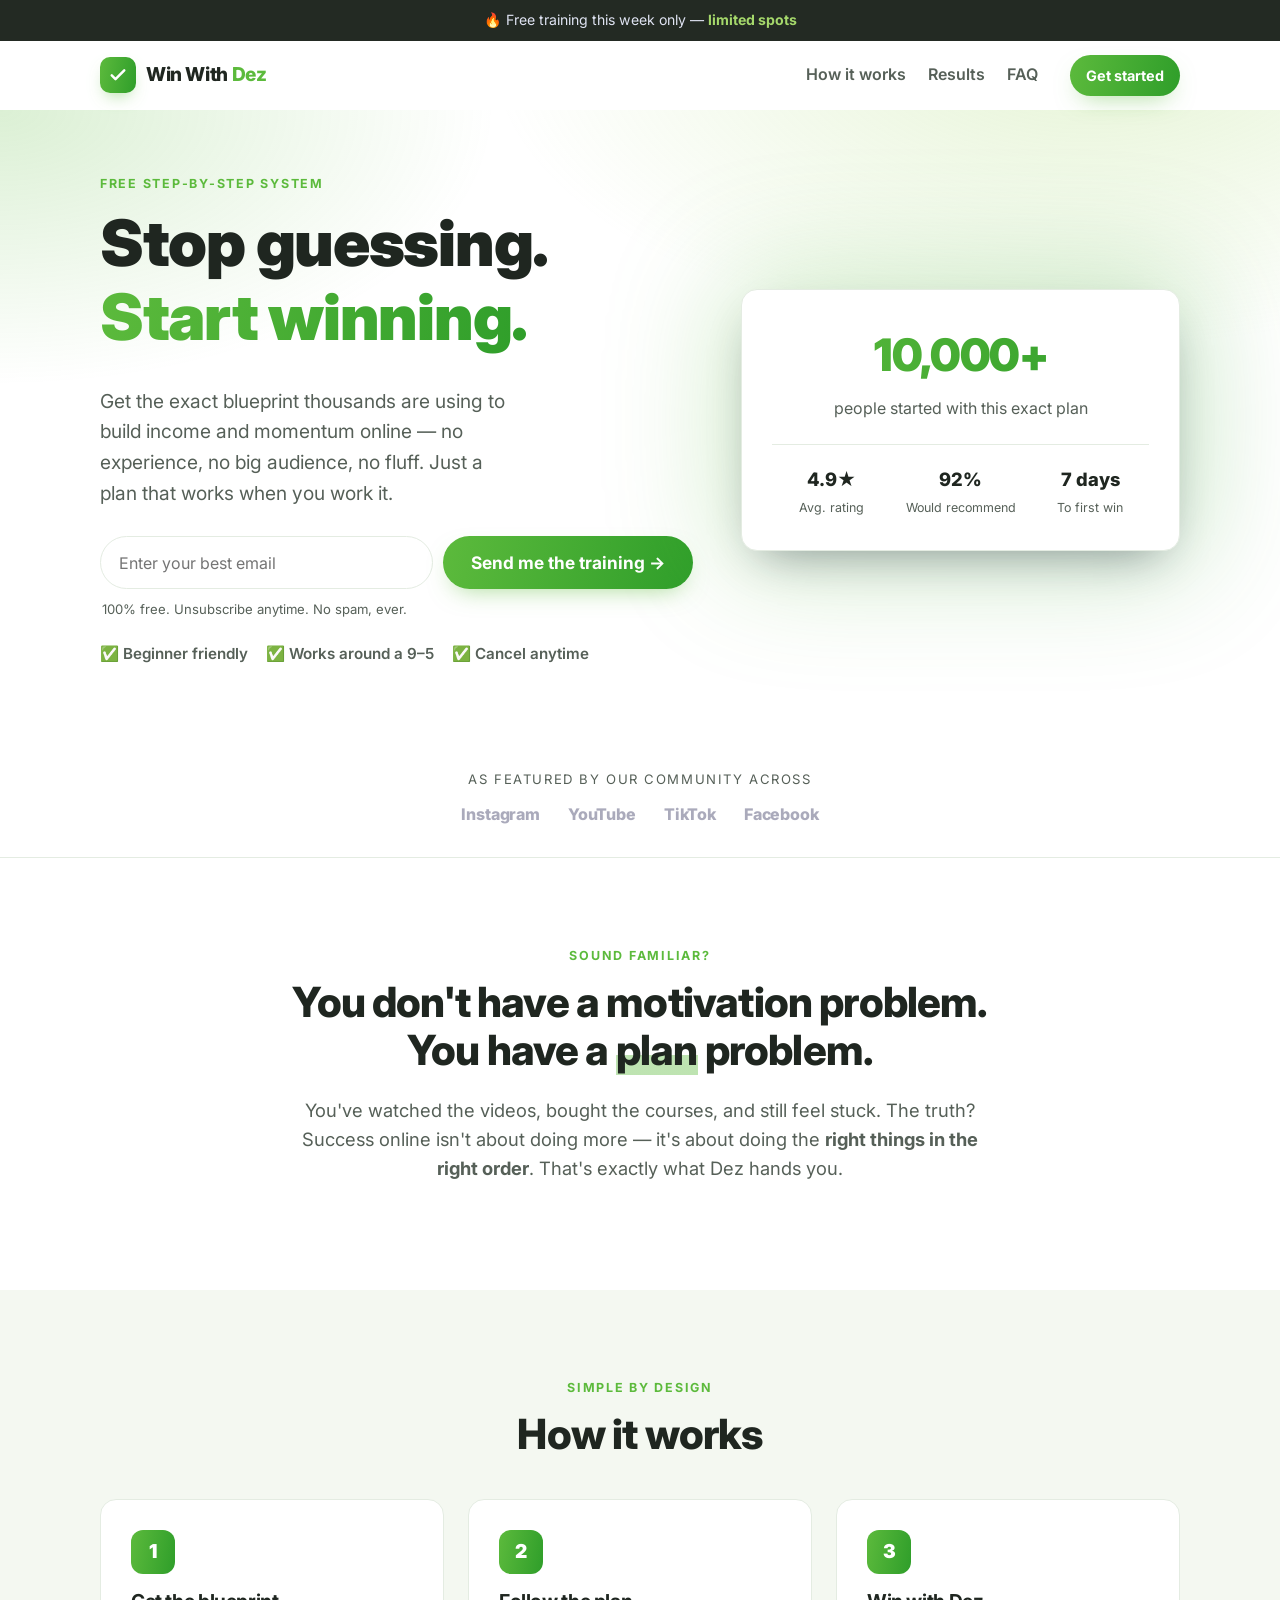
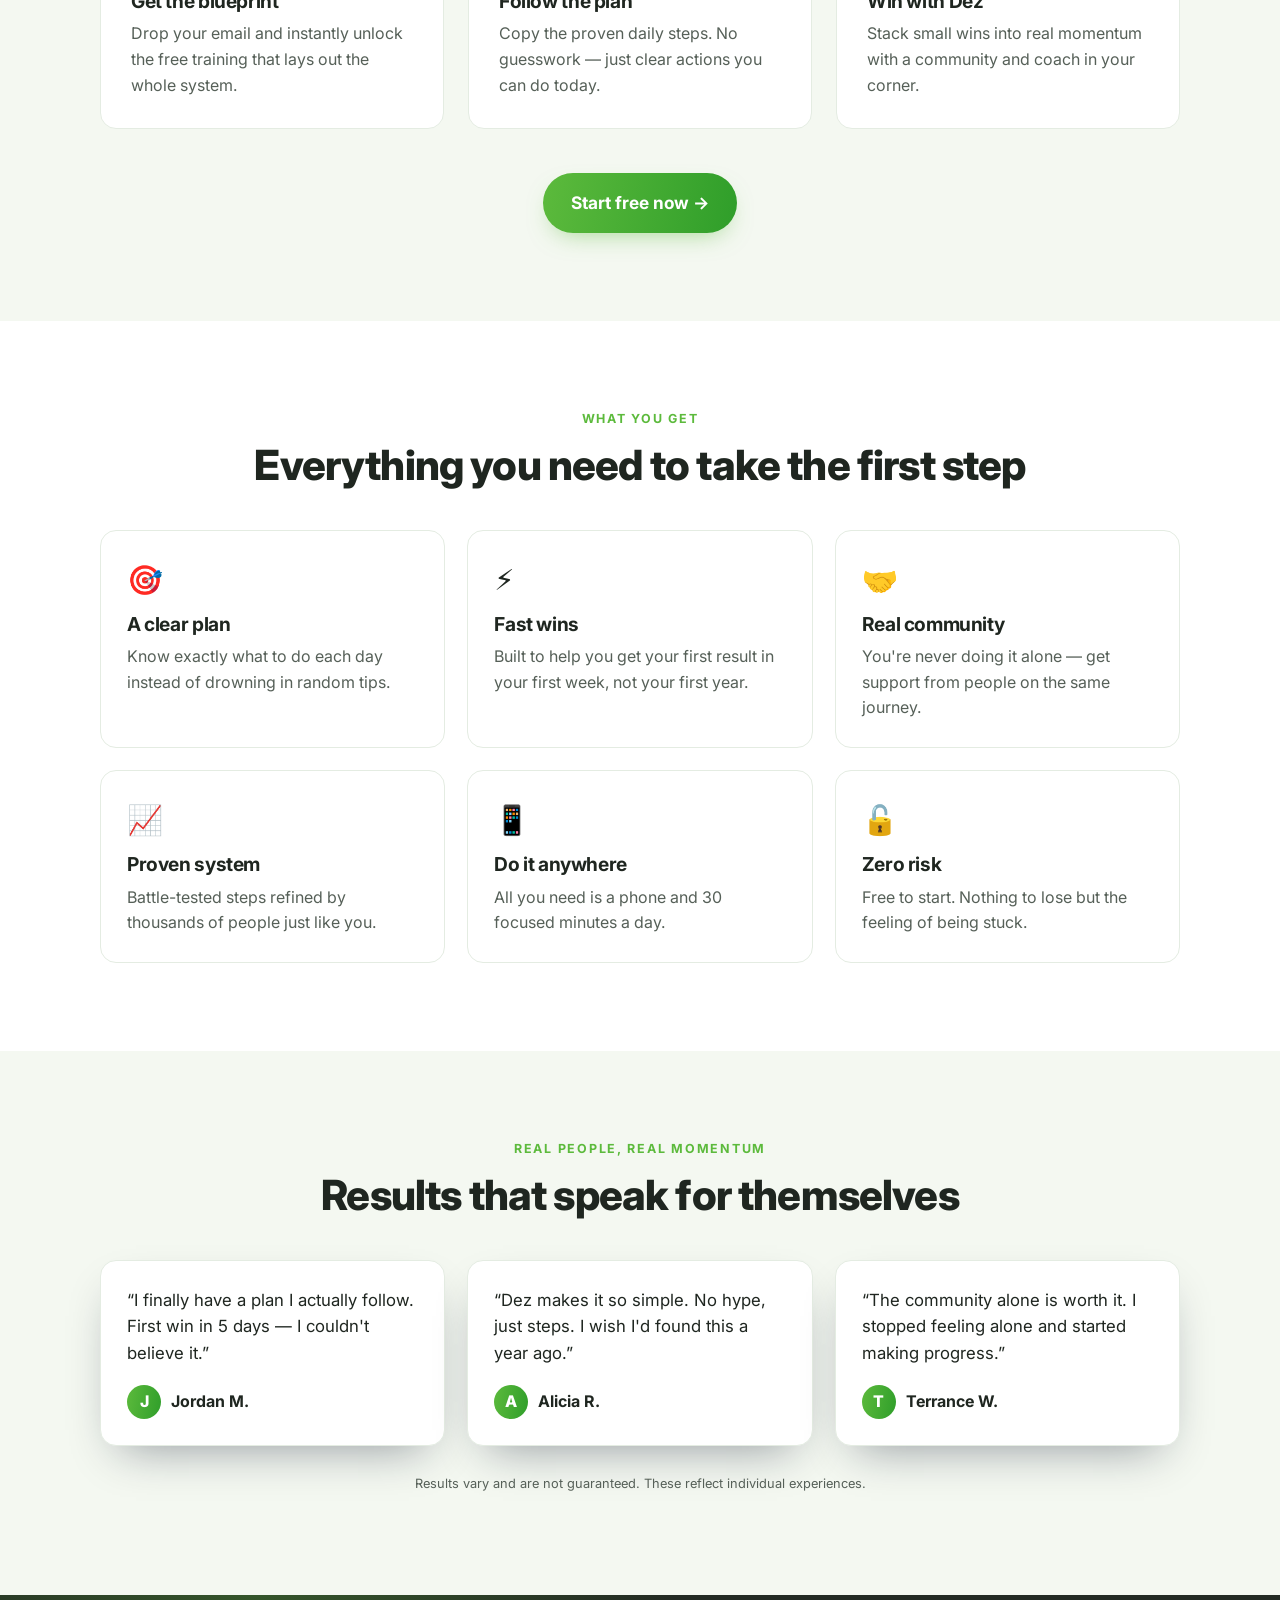
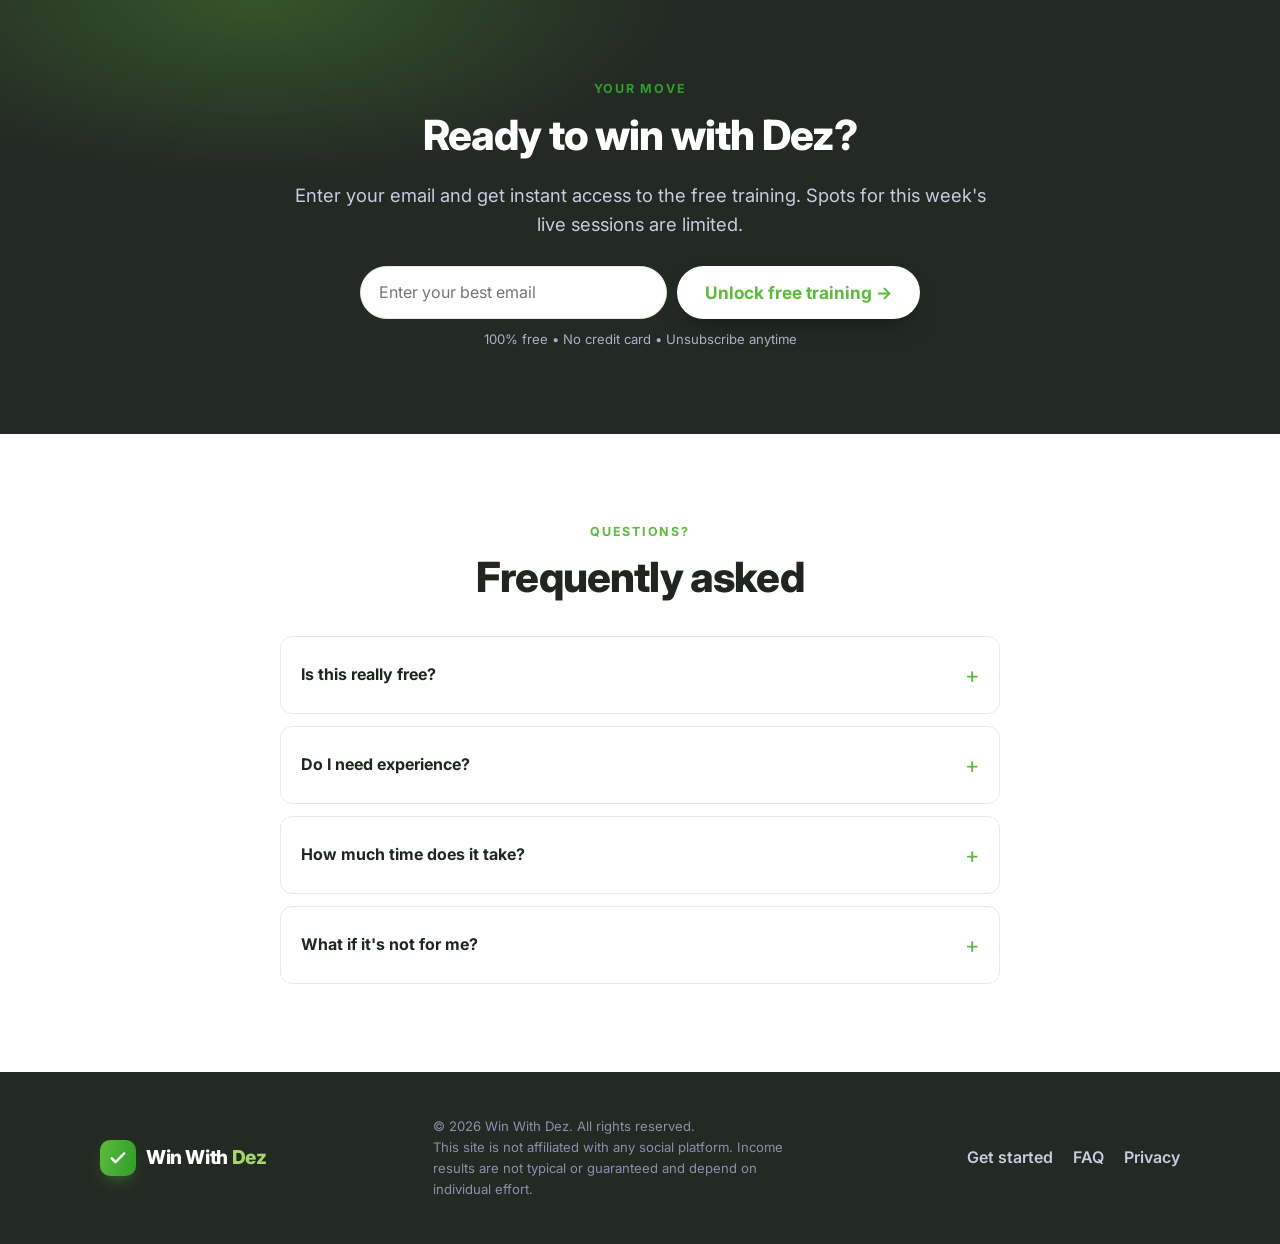
==== commit 9cec5e73: "Add Win With Dez wordmark logo Replace the WD text badge with a checkmark emblem and a two-tone word" ====
--- a/index.html
+++ b/index.html
@@ -25,8 +25,8 @@
   <!-- ============ Header ============ -->
   <header class="site-header">
     <a href="#" class="brand">
-      <span class="brand-mark">WD</span>
-      <span class="brand-name">Win&nbsp;With&nbsp;Dez</span>
+      <span class="brand-mark" aria-hidden="true"><svg viewBox="0 0 24 24" fill="none"><path d="M4.5 12.5l4.5 4.5L19.5 6.5" stroke="currentColor" stroke-width="3" stroke-linecap="round" stroke-linejoin="round"/></svg></span>
+      <span class="brand-name">Win&nbsp;With&nbsp;<span class="w-dez">Dez</span></span>
     </a>
     <nav class="nav">
       <a href="#how">How it works</a>
@@ -227,8 +227,8 @@
   <footer class="site-footer">
     <div class="container footer-inner">
       <div class="brand footer-brand">
-        <span class="brand-mark">WD</span>
-        <span class="brand-name">Win With Dez</span>
+        <span class="brand-mark" aria-hidden="true"><svg viewBox="0 0 24 24" fill="none"><path d="M4.5 12.5l4.5 4.5L19.5 6.5" stroke="currentColor" stroke-width="3" stroke-linecap="round" stroke-linejoin="round"/></svg></span>
+        <span class="brand-name">Win With <span class="w-dez">Dez</span></span>
       </div>
       <p class="footer-legal">
         © <span data-year>2026</span> Win With Dez. All rights reserved.<br />
--- a/styles.css
+++ b/styles.css
@@ -3,16 +3,16 @@
    Brand colors are defined as CSS variables below — edit once here.
    =================================================================== */
 :root {
-  --bg: #0b1020;
-  --bg-alt: #10182f;
+  --bg: #232a23;         /* dark charcoal-green (CTA band / footer) */
+  --bg-alt: #2c342c;
   --surface: #ffffff;
-  --ink: #0b1020;
-  --ink-soft: #475069;
-  --line: #e6e9f2;
-
-  --brand: #6d5efc;      /* primary */
-  --brand-2: #22d3ee;    /* accent  */
-  --brand-3: #f0b429;    /* highlight */
+  --ink: #1f2620;
+  --ink-soft: #566058;
+  --line: #e4ece2;
+
+  --brand: #5cba3c;      /* LiveGood green (primary) */
+  --brand-2: #2f9e2a;    /* deeper green (accent / gradient end) */
+  --brand-3: #a5d86b;    /* light green highlight */
   --success: #16a34a;
   --danger: #dc2626;
 
@@ -41,7 +41,7 @@
 .container.narrow { max-width: 760px; }
 .center { text-align: center; }
 .section { padding: 88px 0; }
-.section.alt { background: #f7f8fc; }
+.section.alt { background: #f4f8f1; }
 
 h1, h2, h3 { line-height: 1.15; letter-spacing: -0.02em; margin: 0 0 .5em; }
 h1 { font-size: clamp(2.4rem, 6vw, 4rem); font-weight: 900; }
@@ -55,7 +55,7 @@
 .eyebrow.light { color: var(--brand-2); }
 .body-lg { font-size: 1.15rem; color: var(--ink-soft); }
 .grad { background: var(--grad); -webkit-background-clip: text; background-clip: text; color: transparent; }
-em { font-style: normal; background: linear-gradient(transparent 60%, rgba(240,180,41,.45) 0); }
+em { font-style: normal; background: linear-gradient(transparent 60%, rgba(92,186,60,.40) 0); }
 
 /* ---------- Buttons ---------- */
 .btn {
@@ -63,9 +63,9 @@
   background: var(--grad); color: #fff; font-weight: 700; font-family: inherit;
   padding: 14px 22px; border-radius: 999px; font-size: 1rem;
   transition: transform .15s ease, box-shadow .15s ease, opacity .15s ease;
-  box-shadow: 0 10px 24px -10px rgba(109, 94, 252, .7);
-}
-.btn:hover { transform: translateY(-2px); box-shadow: 0 16px 30px -12px rgba(109,94,252,.8); }
+  box-shadow: 0 10px 24px -10px rgba(92, 186, 60, .55);
+}
+.btn:hover { transform: translateY(-2px); box-shadow: 0 16px 30px -12px rgba(92,186,60,.65); }
 .btn:active { transform: translateY(0); }
 .btn-sm { padding: 9px 16px; font-size: .9rem; }
 .btn-lg { padding: 16px 28px; font-size: 1.08rem; }
@@ -90,9 +90,16 @@
 .brand { display: flex; align-items: center; gap: 10px; font-weight: 800; }
 .brand-mark {
   display: grid; place-items: center; width: 36px; height: 36px; border-radius: 10px;
-  background: var(--grad); color: #fff; font-weight: 900; font-size: .95rem; letter-spacing: -.03em;
-}
-.brand-name { font-size: 1.05rem; }
+  background: var(--grad); color: #fff;
+  box-shadow: 0 8px 18px -8px rgba(92,186,60,.7);
+}
+.brand-mark svg { width: 20px; height: 20px; }
+/* Wordmark: "Win With" in ink, "Dez" in brand green */
+.brand-name {
+  font-size: 1.2rem; font-weight: 800; letter-spacing: -.02em;
+  line-height: 1; color: var(--ink);
+}
+.brand-name .w-dez { color: var(--brand); }
 .nav { margin-left: auto; display: flex; gap: 22px; font-weight: 600; color: var(--ink-soft); }
 .nav a:hover { color: var(--ink); }
 .site-header .btn { margin-left: 8px; }
@@ -100,8 +107,8 @@
 /* ---------- Hero ---------- */
 .hero {
   background:
-    radial-gradient(1000px 500px at 85% -10%, rgba(34,211,238,.18), transparent 60%),
-    radial-gradient(900px 500px at 0% 0%, rgba(109,94,252,.20), transparent 55%),
+    radial-gradient(1000px 500px at 85% -10%, rgba(165,216,107,.28), transparent 60%),
+    radial-gradient(900px 500px at 0% 0%, rgba(92,186,60,.22), transparent 55%),
     var(--surface);
   padding: 64px 0 72px;
 }
@@ -136,7 +143,7 @@
   border: 1.5px solid var(--line); border-radius: 999px; outline: none; background: #fff; color: var(--ink);
   transition: border-color .15s ease, box-shadow .15s ease;
 }
-.optin input[type="email"]:focus { border-color: var(--brand); box-shadow: 0 0 0 4px rgba(109,94,252,.15); }
+.optin input[type="email"]:focus { border-color: var(--brand); box-shadow: 0 0 0 4px rgba(92,186,60,.18); }
 .form-note { font-size: .82rem; color: var(--ink-soft); margin: 10px 2px 0; }
 .form-error { color: var(--danger); font-size: .85rem; font-weight: 600; margin: 8px 2px 0; }
 .optin.is-success .field-row { display: none; }
@@ -170,7 +177,7 @@
 /* ---------- CTA band ---------- */
 .cta-band {
   background:
-    radial-gradient(700px 300px at 20% 0%, rgba(34,211,238,.25), transparent 60%),
+    radial-gradient(700px 300px at 20% 0%, rgba(92,186,60,.30), transparent 60%),
     var(--bg);
   color: #fff; padding: 84px 0;
 }
@@ -192,6 +199,7 @@
 .site-footer { background: var(--bg); color: #c7cbe0; padding: 44px 0; }
 .footer-inner { display: flex; flex-wrap: wrap; gap: 24px; align-items: center; justify-content: space-between; }
 .footer-brand .brand-name { color: #fff; }
+.footer-brand .brand-name .w-dez { color: var(--brand-3); }
 .footer-legal { font-size: .82rem; color: #8a90ad; max-width: 46ch; margin: 0; }
 .footer-nav { display: flex; gap: 20px; font-weight: 600; }
 .footer-nav a:hover { color: #fff; }
